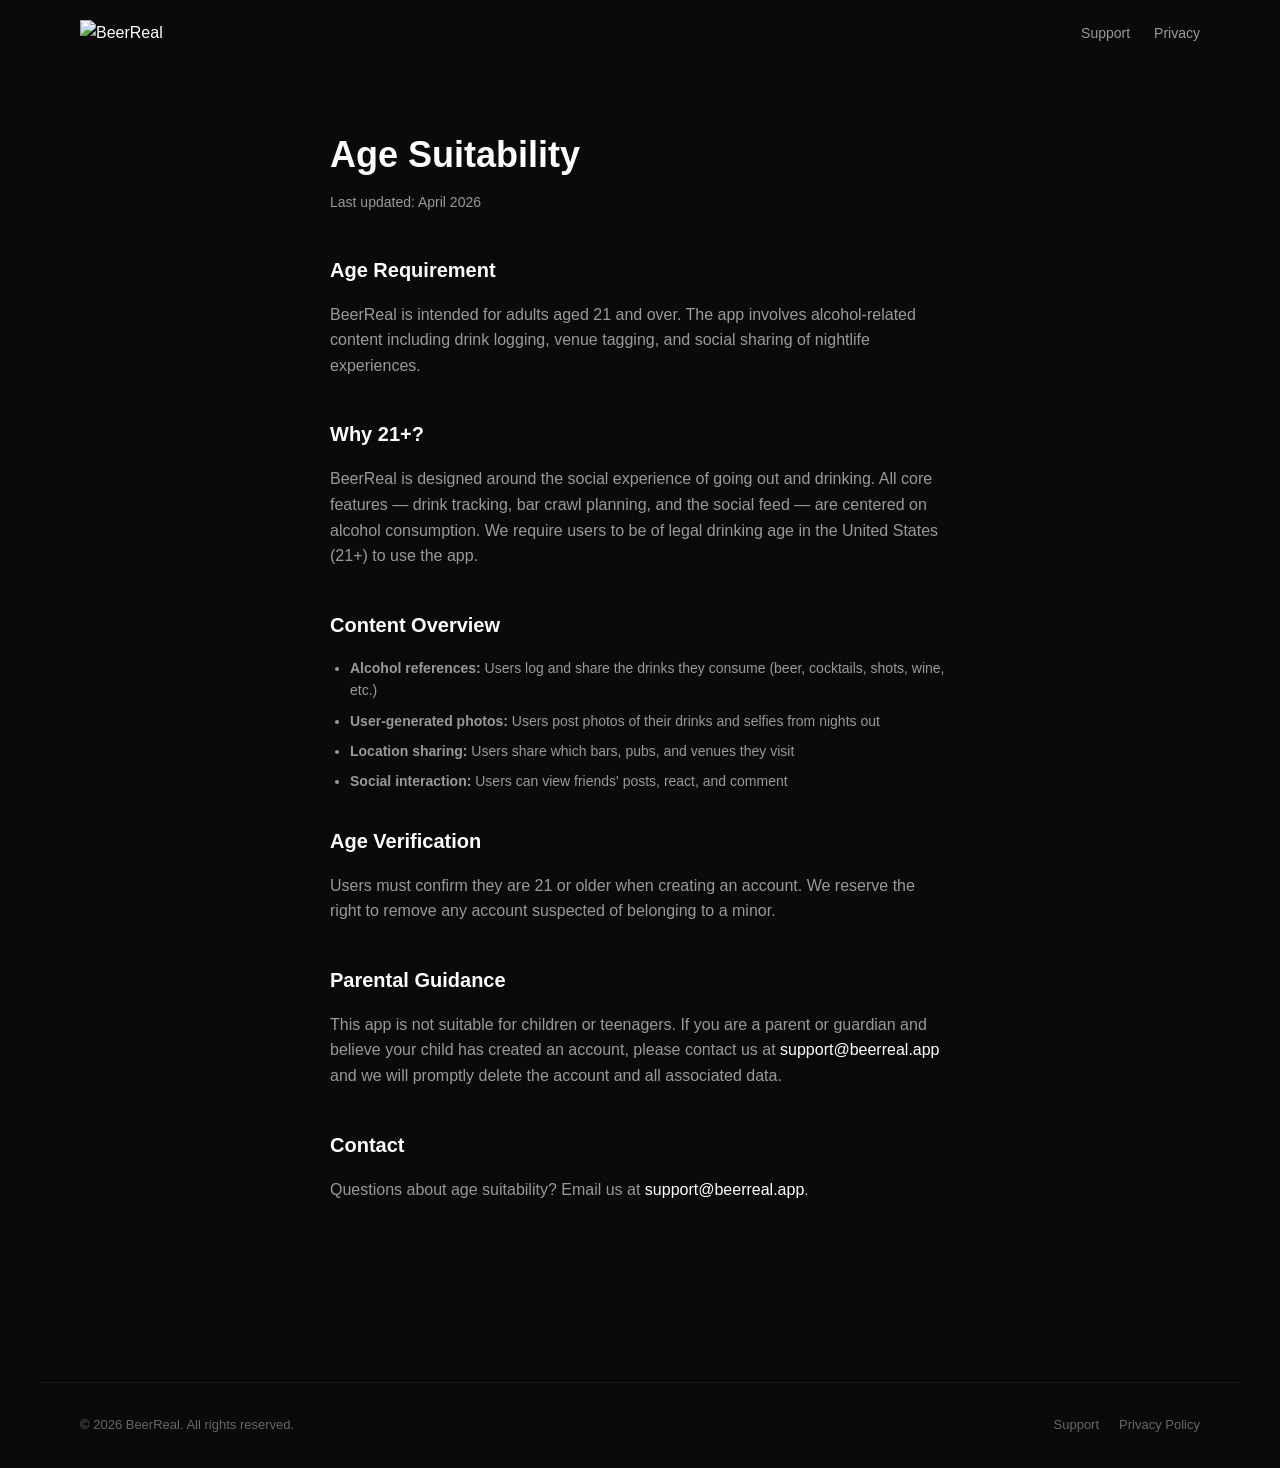
==== age-suitability.html @ f48d51ef "buhhh" ====
<!DOCTYPE html>
<html lang="en">
<head>
  <meta charset="UTF-8" />
  <meta name="viewport" content="width=device-width, initial-scale=1.0" />
  <title>BeerReal — Age Suitability</title>
  <link rel="icon" href="assets/icon.png" />
  <link rel="stylesheet" href="styles.css" />
</head>
<body>
  <nav>
    <a href="/"><img src="assets/logo.png" alt="BeerReal" class="nav-logo" /></a>
    <div class="nav-links">
      <a href="/support">Support</a>
      <a href="/privacy">Privacy</a>
    </div>
  </nav>

  <section class="privacy-page">
    <h1>Age Suitability</h1>
    <p class="updated">Last updated: April 2026</p>

    <h2>Age Requirement</h2>
    <p>BeerReal is intended for adults aged 21 and over. The app involves alcohol-related content including drink logging, venue tagging, and social sharing of nightlife experiences.</p>

    <h2>Why 21+?</h2>
    <p>BeerReal is designed around the social experience of going out and drinking. All core features — drink tracking, bar crawl planning, and the social feed — are centered on alcohol consumption. We require users to be of legal drinking age in the United States (21+) to use the app.</p>

    <h2>Content Overview</h2>
    <ul>
      <li><strong>Alcohol references:</strong> Users log and share the drinks they consume (beer, cocktails, shots, wine, etc.)</li>
      <li><strong>User-generated photos:</strong> Users post photos of their drinks and selfies from nights out</li>
      <li><strong>Location sharing:</strong> Users share which bars, pubs, and venues they visit</li>
      <li><strong>Social interaction:</strong> Users can view friends' posts, react, and comment</li>
    </ul>

    <h2>Age Verification</h2>
    <p>Users must confirm they are 21 or older when creating an account. We reserve the right to remove any account suspected of belonging to a minor.</p>

    <h2>Parental Guidance</h2>
    <p>This app is not suitable for children or teenagers. If you are a parent or guardian and believe your child has created an account, please contact us at <a href="mailto:support@beerreal.app">support@beerreal.app</a> and we will promptly delete the account and all associated data.</p>

    <h2>Contact</h2>
    <p>Questions about age suitability? Email us at <a href="mailto:support@beerreal.app">support@beerreal.app</a>.</p>
  </section>

  <footer>
    <p>&copy; 2026 BeerReal. All rights reserved.</p>
    <div class="footer-links">
      <a href="/support">Support</a>
      <a href="/privacy">Privacy Policy</a>
    </div>
  </footer>
</body>
</html>
---- styles.css ----
* {
  margin: 0;
  padding: 0;
  box-sizing: border-box;
}

body {
  font-family: -apple-system, BlinkMacSystemFont, 'Segoe UI', Roboto, sans-serif;
  background: #0A0A0A;
  color: #E5E5E5;
  line-height: 1.6;
}

a { color: #FFFFFF; text-decoration: none; }
a:hover { text-decoration: underline; }

/* ── Nav ── */
nav {
  display: flex;
  justify-content: space-between;
  align-items: center;
  padding: 20px 40px;
  max-width: 1200px;
  margin: 0 auto;
}
.nav-logo { height: 28px; }
.nav-links { display: flex; gap: 24px; }
.nav-links a { color: #999; font-size: 14px; }
.nav-links a:hover { color: #FFF; }

/* ── Hero ── */
.hero {
  display: flex;
  align-items: center;
  justify-content: space-between;
  max-width: 1200px;
  margin: 80px auto;
  padding: 0 40px;
  gap: 60px;
}
.hero-text { flex: 1; }
.hero-text h1 {
  font-size: 56px;
  font-weight: 800;
  line-height: 1.1;
  color: #FFFFFF;
  margin-bottom: 20px;
}
.hero-text p {
  font-size: 18px;
  color: #999;
  margin-bottom: 32px;
  max-width: 480px;
}
.hero-image { flex: 1; text-align: center; }
.hero-image img {
  max-width: 300px;
  border-radius: 24px;
  box-shadow: 0 20px 60px rgba(0,0,0,0.5);
}

.cta-button {
  display: inline-block;
  background: #FFFFFF;
  color: #000000;
  padding: 14px 32px;
  border-radius: 8px;
  font-weight: 600;
  font-size: 16px;
  transition: opacity 0.2s;
}
.cta-button:hover { opacity: 0.9; text-decoration: none; }

/* ── Features ── */
.features {
  display: grid;
  grid-template-columns: repeat(3, 1fr);
  gap: 40px;
  max-width: 1200px;
  margin: 80px auto;
  padding: 0 40px;
}
.feature {
  background: #1A1A1A;
  padding: 32px;
  border-radius: 16px;
}
.feature-icon { font-size: 32px; display: block; margin-bottom: 12px; }
.feature h3 { color: #FFF; font-size: 18px; margin-bottom: 8px; }
.feature p { color: #999; font-size: 14px; }

/* ── CTA Section ── */
.cta-section {
  text-align: center;
  padding: 80px 40px;
  max-width: 600px;
  margin: 0 auto;
}
.cta-section h2 { font-size: 36px; color: #FFF; margin-bottom: 12px; }
.cta-section p { color: #999; margin-bottom: 32px; }

/* ── Support Page ── */
.support-page, .privacy-page {
  max-width: 700px;
  margin: 60px auto;
  padding: 0 40px 80px;
}
.support-page h1, .privacy-page h1 {
  font-size: 36px;
  color: #FFF;
  margin-bottom: 8px;
}
.support-page > p, .privacy-page > p {
  color: #999;
  margin-bottom: 40px;
}
.updated { font-size: 14px; color: #666; }

.faq { margin-bottom: 48px; }
.faq h2, .contact h2, .privacy-page h2 {
  font-size: 20px;
  color: #FFF;
  margin-bottom: 16px;
  margin-top: 32px;
}
details {
  border-bottom: 1px solid #222;
  padding: 16px 0;
}
summary {
  color: #FFF;
  cursor: pointer;
  font-weight: 500;
  font-size: 15px;
}
details p {
  color: #999;
  margin-top: 8px;
  font-size: 14px;
}
.privacy-page ul {
  color: #999;
  padding-left: 20px;
  margin-bottom: 16px;
}
.privacy-page li { margin-bottom: 8px; font-size: 14px; }

/* ── Footer ── */
footer {
  border-top: 1px solid #1A1A1A;
  padding: 32px 40px;
  display: flex;
  justify-content: space-between;
  align-items: center;
  max-width: 1200px;
  margin: 0 auto;
  font-size: 13px;
  color: #666;
}
.footer-links { display: flex; gap: 20px; }
.footer-links a { color: #666; }
.footer-links a:hover { color: #FFF; }

/* ── Responsive ── */
@media (max-width: 768px) {
  .hero { flex-direction: column; text-align: center; margin: 40px auto; }
  .hero-text h1 { font-size: 36px; }
  .hero-text p { margin: 0 auto 24px; }
  .features { grid-template-columns: 1fr; }
  footer { flex-direction: column; gap: 12px; text-align: center; }
}
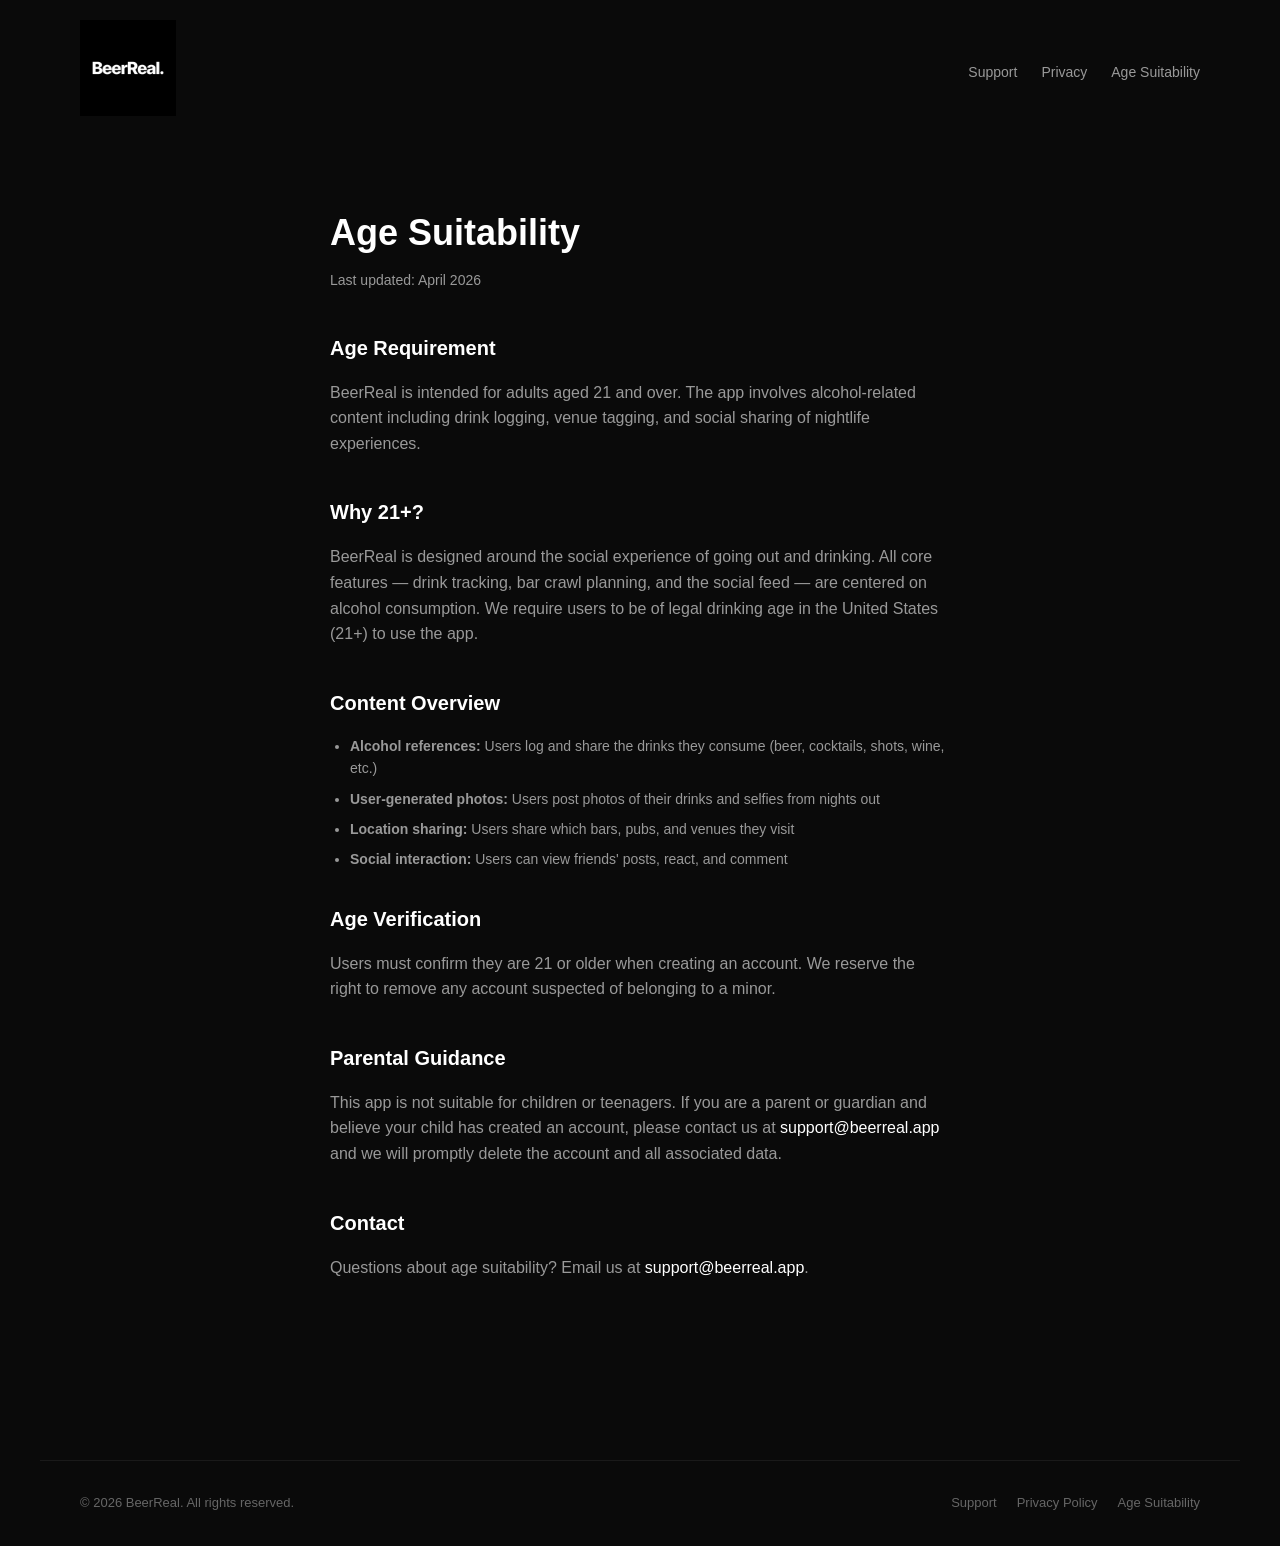
==== commit 850296c9: "boyyyyyy with a hard r" ====
--- a/age-suitability.html
+++ b/age-suitability.html
@@ -9,10 +9,11 @@
 </head>
 <body>
   <nav>
-    <a href="/"><img src="assets/logo.png" alt="BeerReal" class="nav-logo" /></a>
+    <a href="index.html"><img src="assets/logo.png" alt="BeerReal" class="nav-logo" /></a>
     <div class="nav-links">
-      <a href="/support">Support</a>
-      <a href="/privacy">Privacy</a>
+      <a href="support.html">Support</a>
+      <a href="privacy.html">Privacy</a>
+      <a href="age-suitability.html">Age Suitability</a>
     </div>
   </nav>
 
@@ -47,8 +48,9 @@
   <footer>
     <p>&copy; 2026 BeerReal. All rights reserved.</p>
     <div class="footer-links">
-      <a href="/support">Support</a>
-      <a href="/privacy">Privacy Policy</a>
+      <a href="support.html">Support</a>
+      <a href="privacy.html">Privacy Policy</a>
+      <a href="age-suitability.html">Age Suitability</a>
     </div>
   </footer>
 </body>
--- a/styles.css
+++ b/styles.css
@@ -23,7 +23,7 @@
   max-width: 1200px;
   margin: 0 auto;
 }
-.nav-logo { height: 28px; }
+.nav-logo { height: 96px; }
 .nav-links { display: flex; gap: 24px; }
 .nav-links a { color: #999; font-size: 14px; }
 .nav-links a:hover { color: #FFF; }
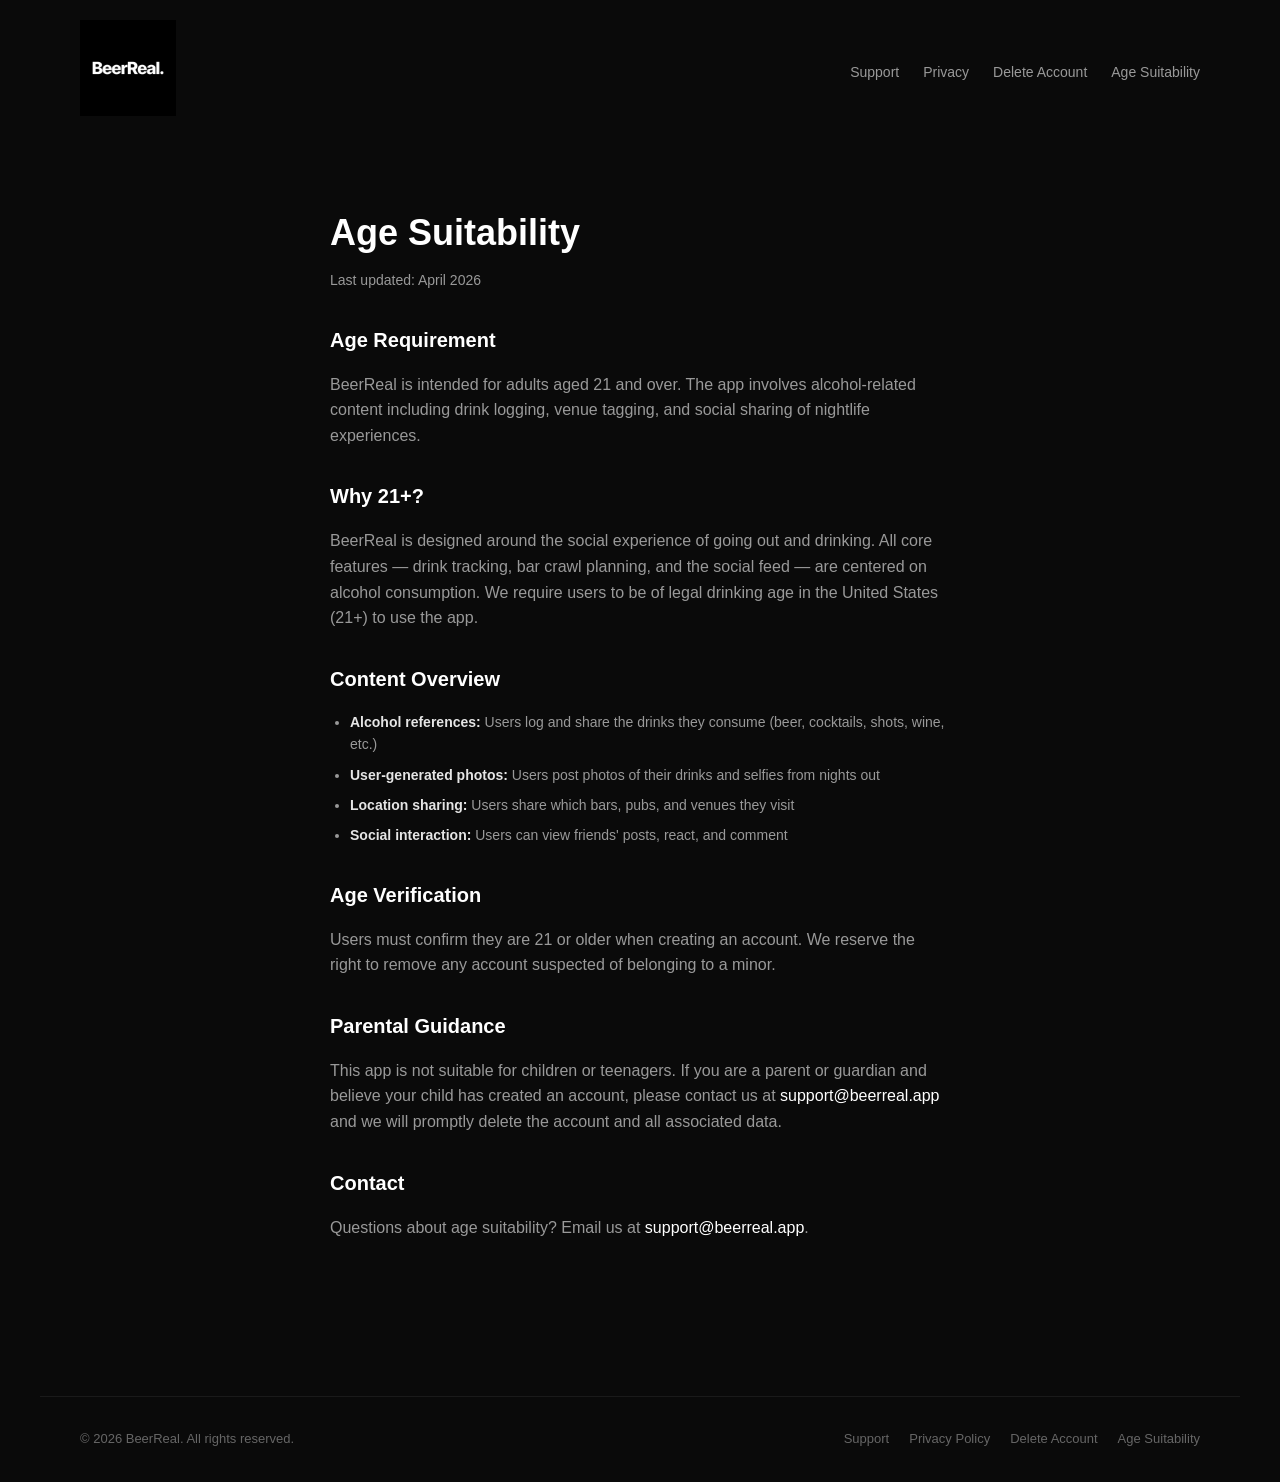
==== commit 237358a2: "Add "Delete Account" page and update navigation links across the site" ====
--- a/age-suitability.html
+++ b/age-suitability.html
@@ -13,6 +13,7 @@
     <div class="nav-links">
       <a href="support.html">Support</a>
       <a href="privacy.html">Privacy</a>
+      <a href="delete-account.html">Delete Account</a>
       <a href="age-suitability.html">Age Suitability</a>
     </div>
   </nav>
@@ -50,6 +51,7 @@
     <div class="footer-links">
       <a href="support.html">Support</a>
       <a href="privacy.html">Privacy Policy</a>
+      <a href="delete-account.html">Delete Account</a>
       <a href="age-suitability.html">Age Suitability</a>
     </div>
   </footer>
--- a/styles.css
+++ b/styles.css
@@ -144,6 +144,12 @@
   margin-bottom: 16px;
 }
 .privacy-page li { margin-bottom: 8px; font-size: 14px; }
+.privacy-page p {
+  color: #999;
+  margin-bottom: 16px;
+}
+.privacy-page strong { color: #E5E5E5; }
+.deletion-button { margin: 8px 0 16px; }
 
 /* ── Footer ── */
 footer {
@@ -163,9 +169,13 @@
 
 /* ── Responsive ── */
 @media (max-width: 768px) {
+  nav { padding: 16px 20px; align-items: flex-start; }
+  .nav-logo { height: 64px; }
+  .nav-links { gap: 8px 16px; flex-wrap: wrap; justify-content: flex-end; }
   .hero { flex-direction: column; text-align: center; margin: 40px auto; }
   .hero-text h1 { font-size: 36px; }
   .hero-text p { margin: 0 auto 24px; }
   .features { grid-template-columns: 1fr; }
   footer { flex-direction: column; gap: 12px; text-align: center; }
+  .footer-links { flex-wrap: wrap; justify-content: center; }
 }
